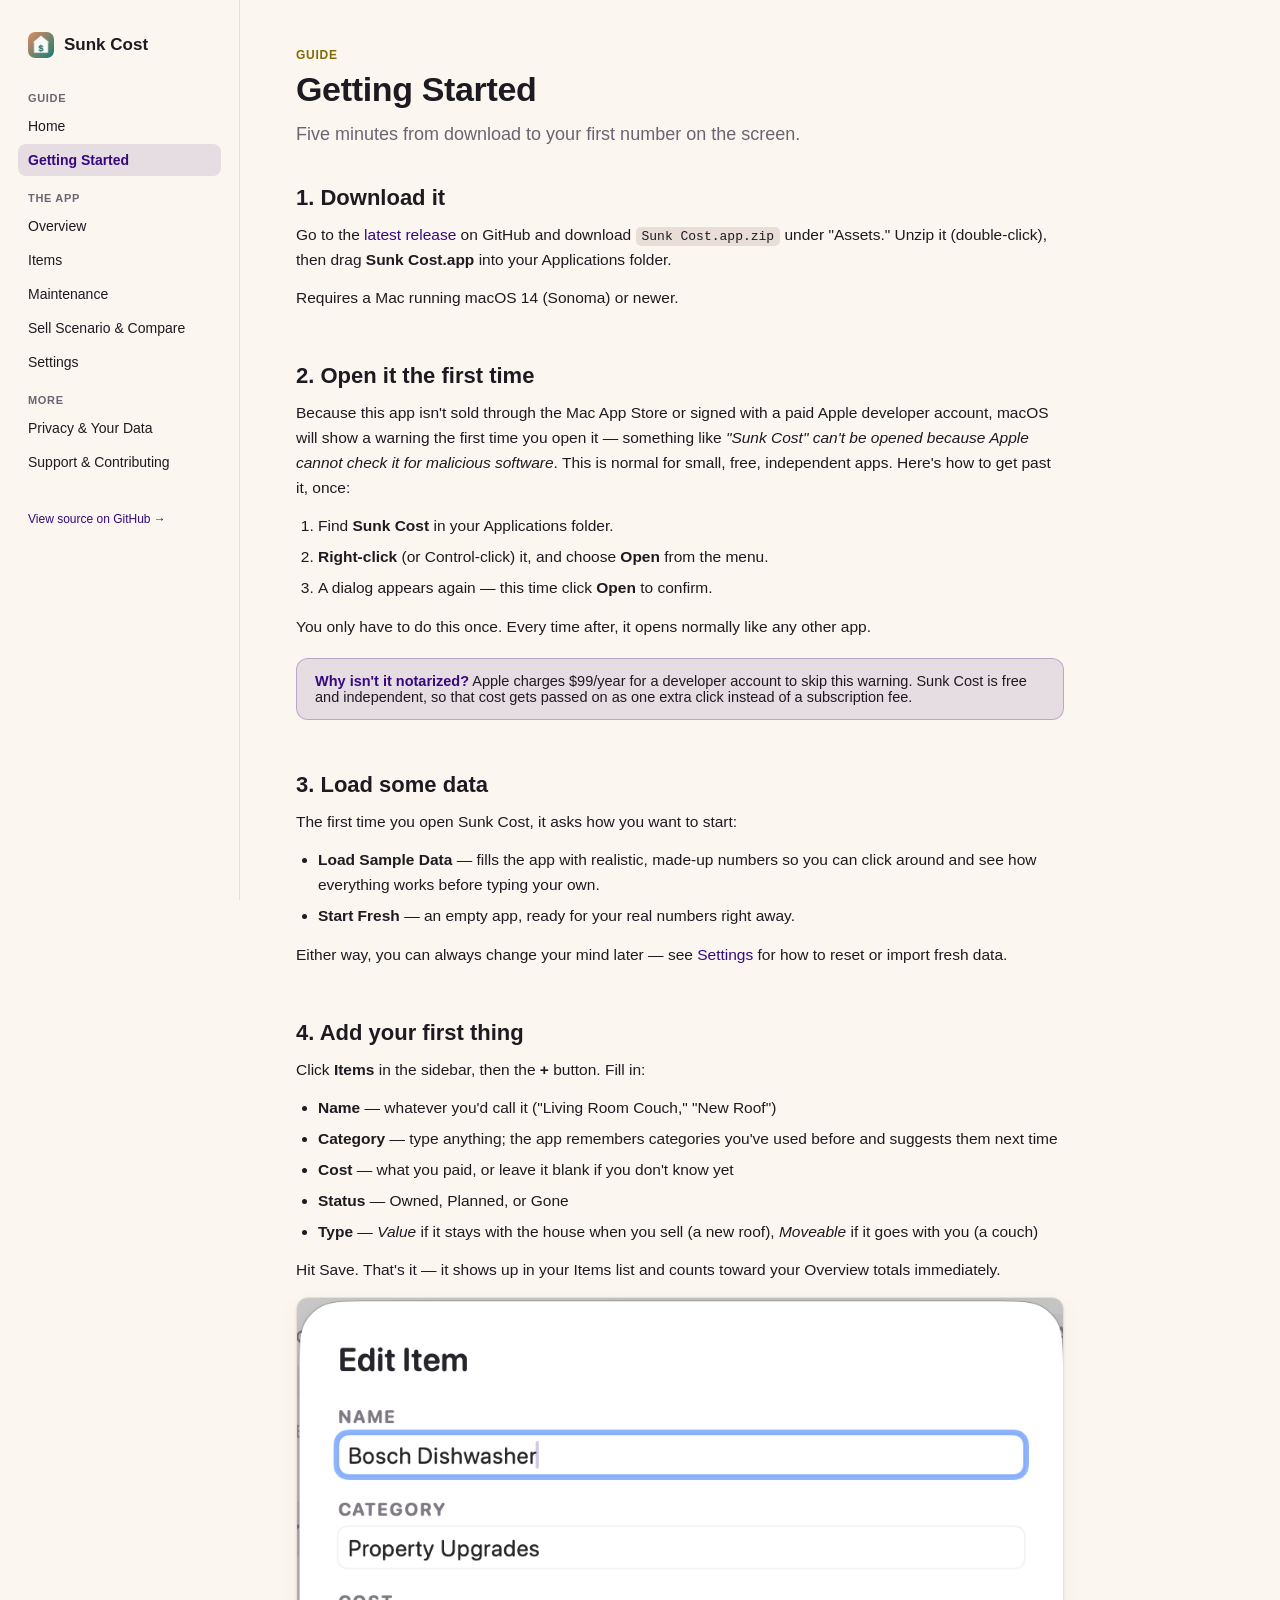
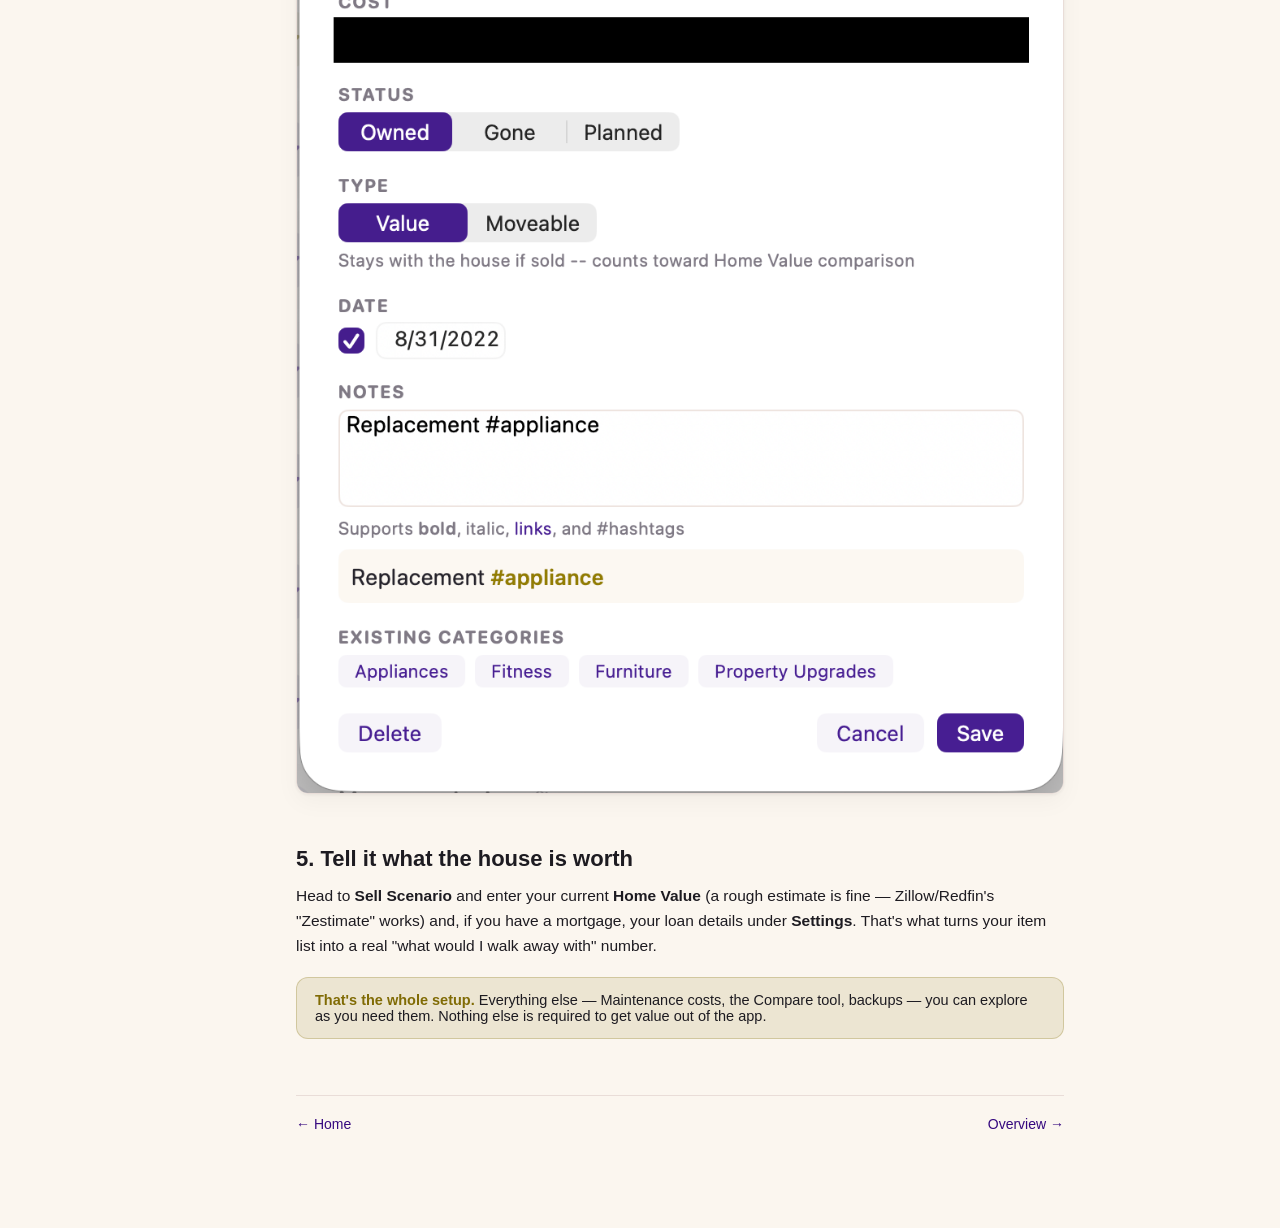
==== docs/getting-started.html @ 1203650a "Add full user documentation site, published via GitHub Pages A guided, end-user-facing (not develope" ====
<!DOCTYPE html>
<html lang="en">
<head>
<meta charset="UTF-8">
<meta name="viewport" content="width=device-width, initial-scale=1.0">
<title>Getting Started — Sunk Cost</title>
<link rel="icon" href="assets/favicon.png">
<link rel="stylesheet" href="assets/style.css">
</head>
<body>
<a class="skip-link" href="#main-content">Skip to content</a>
<nav class="sidebar" aria-label="Documentation sections">
  <div class="sidebar__brand">
    <img src="assets/icon.png" width="26" height="26" alt="" style="border-radius:7px">
    Sunk Cost
  </div>
  <div class="sidebar__group-label">Guide</div>
  <a class="navlink" href="index.html">Home</a>
  <a class="navlink active" href="getting-started.html" aria-current="page">Getting Started</a>
  <div class="sidebar__group-label">The App</div>
  <a class="navlink" href="overview.html">Overview</a>
  <a class="navlink" href="items.html">Items</a>
  <a class="navlink" href="maintenance.html">Maintenance</a>
  <a class="navlink" href="sell-scenario.html">Sell Scenario &amp; Compare</a>
  <a class="navlink" href="settings.html">Settings</a>
  <div class="sidebar__group-label">More</div>
  <a class="navlink" href="privacy.html">Privacy &amp; Your Data</a>
  <a class="navlink" href="support.html">Support &amp; Contributing</a>
  <div class="sidebar__footer">
    <a href="https://github.com/lisajill/sunk-cost">View source on GitHub →</a>
  </div>
</nav>
<main id="main-content" tabindex="-1">
  <div class="eyebrow">Guide</div>
  <h1>Getting Started</h1>
  <p class="lede">Five minutes from download to your first number on the screen.</p>

  <h2>1. Download it</h2>
  <p>
    Go to the
    <a href="https://github.com/lisajill/sunk-cost/releases/latest">latest release</a>
    on GitHub and download <code>Sunk&nbsp;Cost.app.zip</code> under
    "Assets." Unzip it (double-click), then drag <strong>Sunk Cost.app</strong>
    into your Applications folder.
  </p>
  <p>Requires a Mac running macOS 14 (Sonoma) or newer.</p>

  <h2>2. Open it the first time</h2>
  <p>
    Because this app isn't sold through the Mac App Store or signed with a
    paid Apple developer account, macOS will show a warning the first time
    you open it — something like <em>"Sunk Cost" can't be opened because
    Apple cannot check it for malicious software</em>. This is normal for
    small, free, independent apps. Here's how to get past it, once:
  </p>
  <ol>
    <li>Find <strong>Sunk Cost</strong> in your Applications folder.</li>
    <li><strong>Right-click</strong> (or Control-click) it, and choose <strong>Open</strong> from the menu.</li>
    <li>A dialog appears again — this time click <strong>Open</strong> to confirm.</li>
  </ol>
  <p>
    You only have to do this once. Every time after, it opens normally like
    any other app.
  </p>

  <div class="callout callout--tip">
    <strong>Why isn't it notarized?</strong> Apple charges $99/year for a
    developer account to skip this warning. Sunk Cost is free and
    independent, so that cost gets passed on as one extra click instead of
    a subscription fee.
  </div>

  <h2>3. Load some data</h2>
  <p>The first time you open Sunk Cost, it asks how you want to start:</p>
  <ul>
    <li><strong>Load Sample Data</strong> — fills the app with realistic, made-up numbers so you can click around and see how everything works before typing your own.</li>
    <li><strong>Start Fresh</strong> — an empty app, ready for your real numbers right away.</li>
  </ul>
  <p>Either way, you can always change your mind later — see <a href="settings.html">Settings</a> for how to reset or import fresh data.</p>

  <h2>4. Add your first thing</h2>
  <p>Click <strong>Items</strong> in the sidebar, then the <strong>+</strong> button. Fill in:</p>
  <ul>
    <li><strong>Name</strong> — whatever you'd call it ("Living Room Couch," "New Roof")</li>
    <li><strong>Category</strong> — type anything; the app remembers categories you've used before and suggests them next time</li>
    <li><strong>Cost</strong> — what you paid, or leave it blank if you don't know yet</li>
    <li><strong>Status</strong> — Owned, Planned, or Gone</li>
    <li><strong>Type</strong> — <em>Value</em> if it stays with the house when you sell (a new roof), <em>Moveable</em> if it goes with you (a couch)</li>
  </ul>
  <p>Hit Save. That's it — it shows up in your Items list and counts toward your Overview totals immediately.</p>

  <img class="shot" src="assets/images/light_item_edit.png" alt="The Edit Item form: name, category, cost, status, type, date, and notes">

  <h2>5. Tell it what the house is worth</h2>
  <p>
    Head to <strong>Sell Scenario</strong> and enter your current <strong>Home
    Value</strong> (a rough estimate is fine — Zillow/Redfin's "Zestimate" works)
    and, if you have a mortgage, your loan details under <strong>Settings</strong>.
    That's what turns your item list into a real "what would I walk away
    with" number.
  </p>

  <div class="callout callout--note">
    <strong>That's the whole setup.</strong> Everything else — Maintenance
    costs, the Compare tool, backups — you can explore as you need them.
    Nothing else is required to get value out of the app.
  </div>

  <div class="next-prev">
    <a href="index.html">← Home</a>
    <a href="overview.html">Overview →</a>
  </div>
</main>
</body>
</html>
---- docs/assets/style.css ----
/* Sunk Cost docs — reuses the app's own palette (Theme.swift) and its
   ui-rounded font family, so the docs site reads as part of the app
   rather than a generic doc-site template. Light/dark values match
   Theme.swift's `adaptive(light:dark:)` pairs exactly. */

:root {
  --paper: #fbf6ef;
  --paper-raised: #ffffff;
  --border: #e9ddd8;
  --ink: #1d1b21;
  --ink-secondary: #6b6571;
  --gold: #806b05;
  --gold-fill: rgba(128, 107, 5, 0.12);
  --taupe: #968b92;
  --positive: #36097f;
  --positive-fill: rgba(54, 9, 127, 0.1);
  --red: #ec344d;
  --shadow: 0 1px 3px rgba(29, 27, 33, 0.06), 0 8px 24px rgba(29, 27, 33, 0.04);
  --radius: 16px;
}

@media (prefers-color-scheme: dark) {
  :root {
    --paper: #171319;
    --paper-raised: #201c26;
    --border: #453b47;
    --ink: #f5f2ee;
    --ink-secondary: #afa7b3;
    --gold: #d9b840;
    --gold-fill: rgba(217, 184, 64, 0.14);
    --taupe: #b8afb5;
    --positive: #9e7aeb;
    --positive-fill: rgba(158, 122, 235, 0.14);
    --red: #ff6a7a;
    --shadow: 0 1px 3px rgba(0, 0, 0, 0.3), 0 8px 24px rgba(0, 0, 0, 0.24);
  }
}

* { box-sizing: border-box; }

.skip-link {
  position: absolute;
  left: -9999px;
  top: 0;
  z-index: 100;
  background: var(--positive);
  color: #fff;
  padding: 10px 16px;
  border-radius: 0 0 8px 0;
  font-weight: 700;
  font-size: 14px;
}
.skip-link:focus {
  left: 0;
}

:focus-visible {
  outline: 2px solid var(--positive);
  outline-offset: 2px;
}

main:focus-visible {
  outline: none;
}

html, body {
  margin: 0;
  padding: 0;
  background: var(--paper);
  color: var(--ink);
  font-family: ui-rounded, -apple-system, "SF Pro Rounded", "Segoe UI", Roboto, sans-serif;
  -webkit-font-smoothing: antialiased;
}

body {
  display: flex;
  min-height: 100vh;
}

a { color: var(--positive); text-decoration: none; }
a:hover { text-decoration: underline; }

/* ---- Sidebar (deliberately echoes the app's own sidebar) ---- */

.sidebar {
  flex: 0 0 240px;
  padding: 28px 18px;
  border-right: 1px solid var(--border);
  position: sticky;
  top: 0;
  height: 100vh;
  overflow-y: auto;
}

.sidebar__brand {
  display: flex;
  align-items: center;
  gap: 10px;
  padding: 4px 10px 20px;
  font-weight: 700;
  font-size: 17px;
}

.sidebar__brand svg { flex: 0 0 auto; }

.sidebar__group-label {
  font-size: 11px;
  font-weight: 700;
  letter-spacing: 0.06em;
  text-transform: uppercase;
  color: var(--ink-secondary);
  padding: 14px 10px 6px;
}

.sidebar a.navlink {
  display: block;
  padding: 8px 10px;
  border-radius: 8px;
  font-size: 14px;
  font-weight: 500;
  color: var(--ink);
  margin-bottom: 2px;
}

.sidebar a.navlink:hover { background: var(--border); text-decoration: none; }

.sidebar a.navlink.active {
  background: var(--positive-fill);
  color: var(--positive);
  font-weight: 700;
}

.sidebar__footer {
  margin-top: 24px;
  padding: 10px;
  font-size: 12px;
  color: var(--ink-secondary);
}

/* ---- Main content ---- */

main {
  flex: 1 1 auto;
  min-width: 0;
  padding: 48px 56px 96px;
  max-width: 880px;
}

.eyebrow {
  font-size: 12px;
  font-weight: 700;
  letter-spacing: 0.06em;
  text-transform: uppercase;
  color: var(--gold);
  margin-bottom: 8px;
}

h1 {
  font-size: 34px;
  font-weight: 800;
  margin: 0 0 12px;
  letter-spacing: -0.01em;
}

h2 {
  font-size: 22px;
  font-weight: 700;
  margin: 44px 0 12px;
  padding-top: 8px;
}

h2:first-of-type { margin-top: 28px; }

h3 {
  font-size: 16px;
  font-weight: 700;
  margin: 26px 0 8px;
  color: var(--ink);
}

p, li { line-height: 1.6; font-size: 15.5px; color: var(--ink); }
p { margin: 0 0 14px; }

.lede {
  font-size: 18px;
  color: var(--ink-secondary);
  line-height: 1.55;
  margin-bottom: 28px;
}

ul, ol { padding-left: 22px; margin: 0 0 14px; }
li { margin-bottom: 6px; }

strong { font-weight: 700; }

code, pre {
  font-family: "SF Mono", Menlo, Consolas, monospace;
  font-size: 13px;
}

code {
  background: var(--border);
  padding: 2px 6px;
  border-radius: 5px;
}

pre {
  background: var(--paper-raised);
  border: 1px solid var(--border);
  border-radius: 10px;
  padding: 14px 16px;
  overflow-x: auto;
}
pre code { background: none; padding: 0; }

/* ---- Callouts (mirror the app's ledger-paper cards) ---- */

.card {
  background: var(--paper-raised);
  border: 1px solid var(--border);
  border-radius: var(--radius);
  padding: 20px 22px;
  margin: 20px 0;
  box-shadow: var(--shadow);
}

.callout {
  border-radius: 12px;
  padding: 14px 18px;
  margin: 18px 0;
  font-size: 14.5px;
  border: 1px solid transparent;
}

.callout--tip {
  background: var(--positive-fill);
  border-color: color-mix(in srgb, var(--positive) 25%, transparent);
}
.callout--tip strong { color: var(--positive); }

.callout--note {
  background: var(--gold-fill);
  border-color: color-mix(in srgb, var(--gold) 25%, transparent);
}
.callout--note strong { color: var(--gold); }

/* ---- Screenshots ---- */

.shot {
  width: 100%;
  border-radius: 12px;
  border: 1px solid var(--border);
  box-shadow: var(--shadow);
  display: block;
  margin: 6px 0 4px;
}

.shot-pair {
  display: grid;
  grid-template-columns: 1fr 1fr;
  gap: 14px;
  margin: 18px 0 22px;
}

.shot-caption {
  font-size: 12.5px;
  color: var(--ink-secondary);
  text-align: center;
  margin: 0 0 20px;
}

@media (max-width: 760px) {
  body { flex-direction: column; }
  .sidebar { position: static; height: auto; flex-basis: auto; border-right: none; border-bottom: 1px solid var(--border); }
  main { padding: 32px 20px 64px; max-width: 100%; }
  .shot-pair { grid-template-columns: 1fr; }
}

/* ---- Feature grid on the home page ---- */

.grid {
  display: grid;
  grid-template-columns: 1fr 1fr;
  gap: 16px;
  margin: 24px 0;
}

@media (max-width: 620px) {
  .grid { grid-template-columns: 1fr; }
}

.grid a.tile {
  display: block;
  background: var(--paper-raised);
  border: 1px solid var(--border);
  border-radius: var(--radius);
  padding: 18px 20px;
  box-shadow: var(--shadow);
  color: var(--ink);
}
.grid a.tile:hover { border-color: var(--positive); text-decoration: none; }
.grid a.tile .tile-title { font-weight: 700; font-size: 15.5px; margin-bottom: 4px; }
.grid a.tile .tile-desc { font-size: 13.5px; color: var(--ink-secondary); }

.next-prev {
  display: flex;
  justify-content: space-between;
  margin-top: 56px;
  padding-top: 20px;
  border-top: 1px solid var(--border);
  font-size: 14px;
}
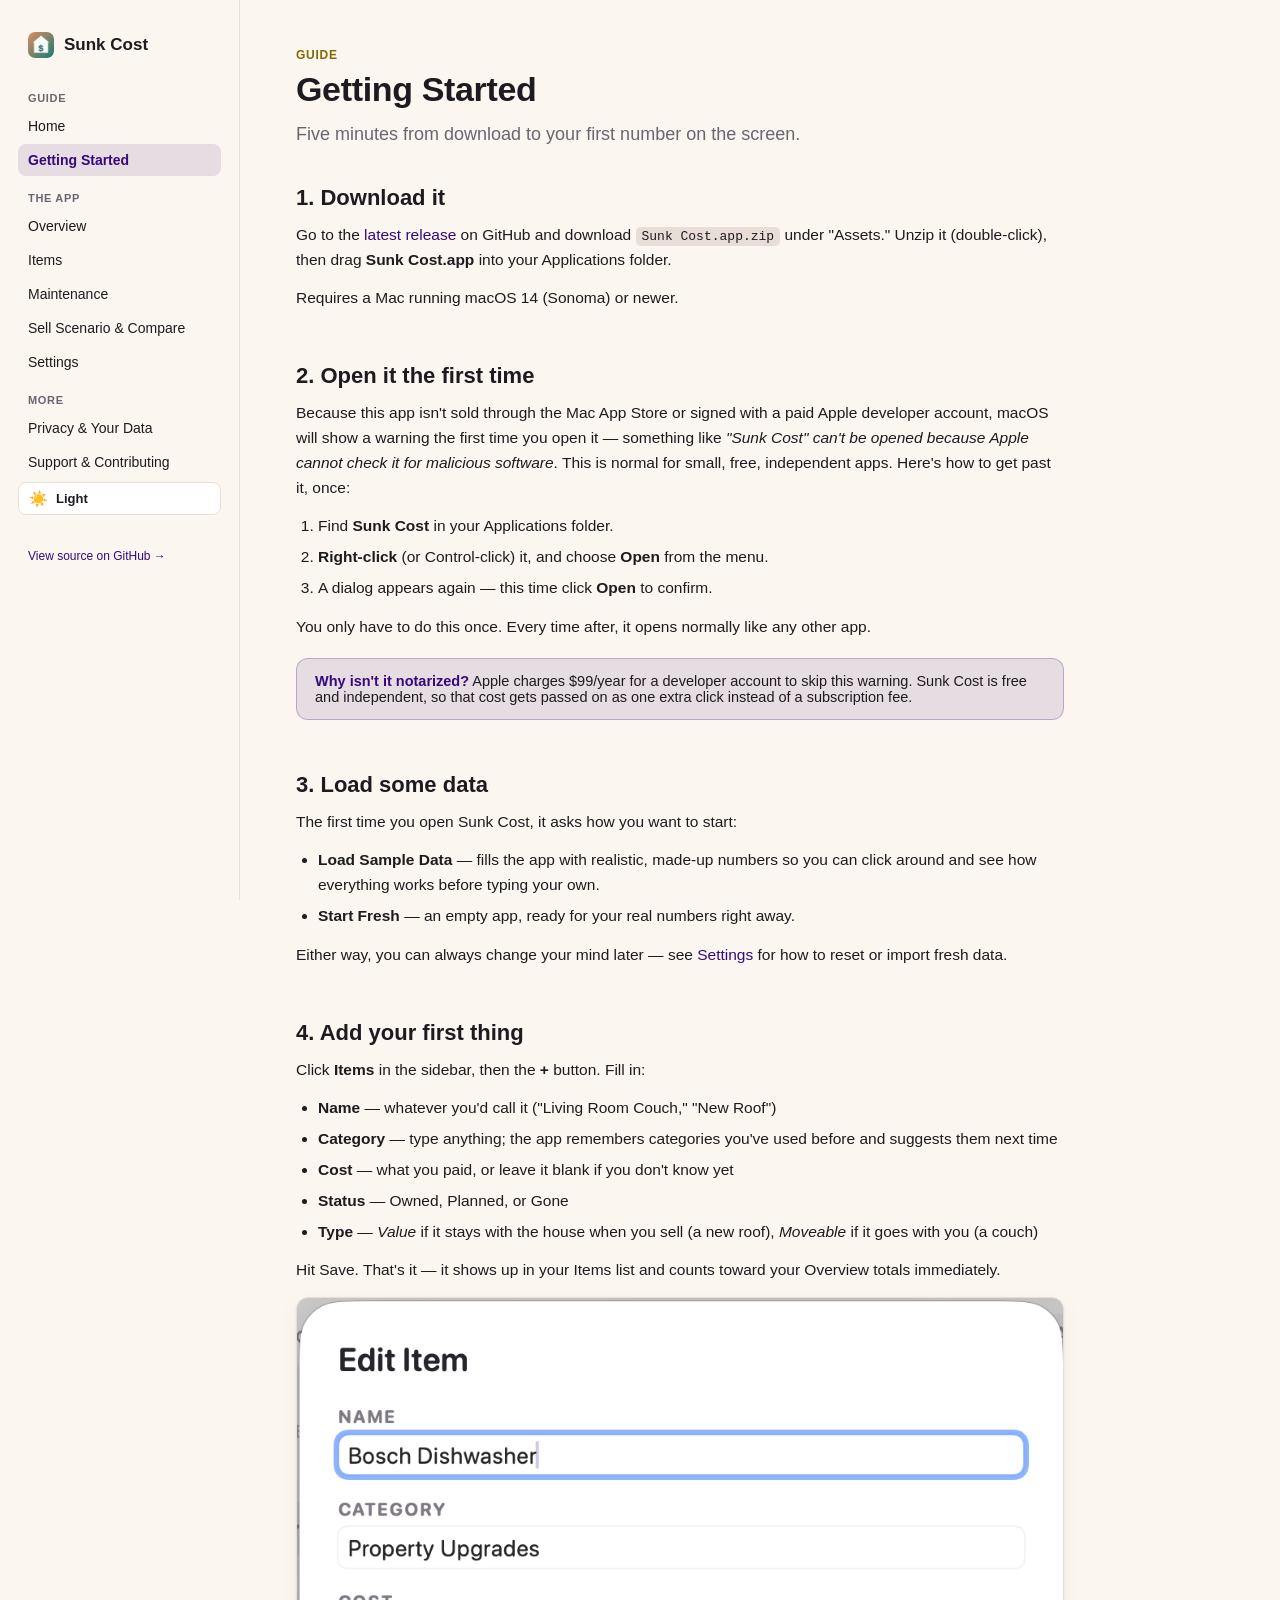
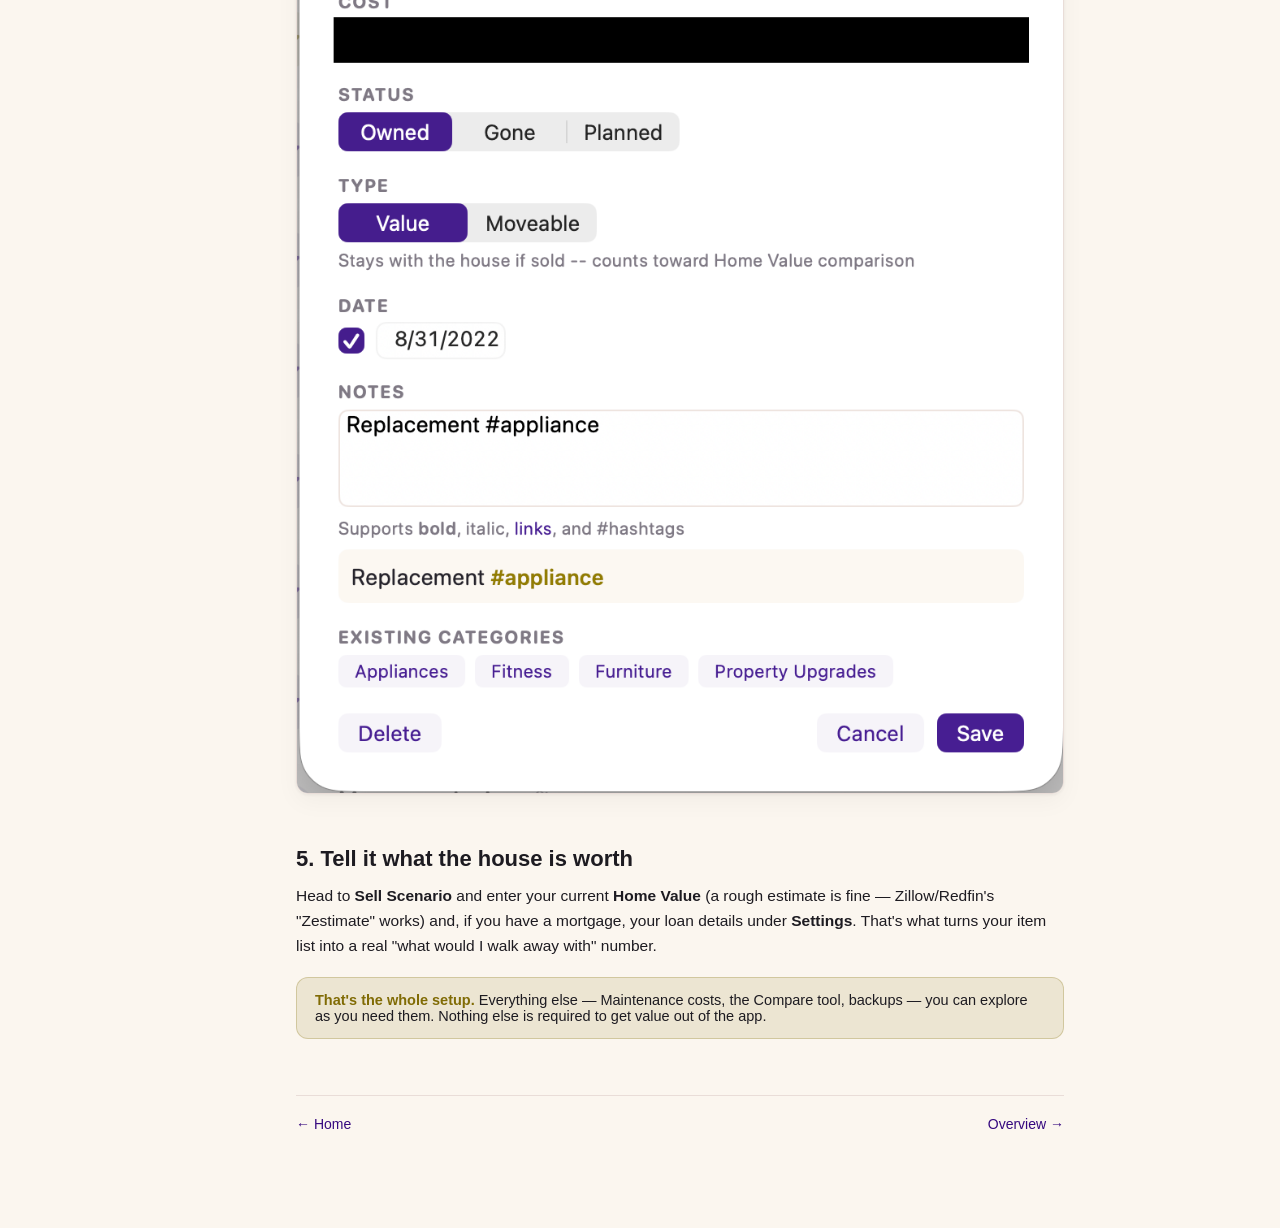
==== commit dd36b715: "Add explicit light/dark toggle to docs; log future ideas as issues The docs site only followed the O" ====
--- a/docs/getting-started.html
+++ b/docs/getting-started.html
@@ -2,6 +2,7 @@
 <html lang="en">
 <head>
 <meta charset="UTF-8">
+<script>(function(){try{var t=localStorage.getItem('sunk-cost-docs-theme');if(t==='light'||t==='dark'){document.documentElement.setAttribute('data-theme',t);}}catch(e){}})();</script>
 <meta name="viewport" content="width=device-width, initial-scale=1.0">
 <title>Getting Started — Sunk Cost</title>
 <link rel="icon" href="assets/favicon.png">
@@ -26,6 +27,10 @@
   <div class="sidebar__group-label">More</div>
   <a class="navlink" href="privacy.html">Privacy &amp; Your Data</a>
   <a class="navlink" href="support.html">Support &amp; Contributing</a>
+  <button id="theme-toggle" class="theme-toggle" type="button" aria-label="Switch theme">
+    <span class="icon" aria-hidden="true">☀️</span>
+    <span class="label">Light</span>
+  </button>
   <div class="sidebar__footer">
     <a href="https://github.com/lisajill/sunk-cost">View source on GitHub →</a>
   </div>
@@ -111,5 +116,6 @@
     <a href="overview.html">Overview →</a>
   </div>
 </main>
+<script src="assets/theme.js"></script>
 </body>
 </html>
--- a/docs/assets/style.css
+++ b/docs/assets/style.css
@@ -19,8 +19,12 @@
   --radius: 16px;
 }
 
+/* Three states: follow the OS by default; an explicit choice (saved in
+   localStorage, applied via data-theme on <html>) always wins over it in
+   either direction -- same idea as the app's own Light/Dark toolbar
+   button always setting an explicit choice, even overriding System. */
 @media (prefers-color-scheme: dark) {
-  :root {
+  :root:not([data-theme="light"]) {
     --paper: #171319;
     --paper-raised: #201c26;
     --border: #453b47;
@@ -36,6 +40,21 @@
   }
 }
 
+:root[data-theme="dark"] {
+  --paper: #171319;
+  --paper-raised: #201c26;
+  --border: #453b47;
+  --ink: #f5f2ee;
+  --ink-secondary: #afa7b3;
+  --gold: #d9b840;
+  --gold-fill: rgba(217, 184, 64, 0.14);
+  --taupe: #b8afb5;
+  --positive: #9e7aeb;
+  --positive-fill: rgba(158, 122, 235, 0.14);
+  --red: #ff6a7a;
+  --shadow: 0 1px 3px rgba(0, 0, 0, 0.3), 0 8px 24px rgba(0, 0, 0, 0.24);
+}
+
 * { box-sizing: border-box; }
 
 .skip-link {
@@ -137,6 +156,25 @@
   color: var(--ink-secondary);
 }
 
+.theme-toggle {
+  display: flex;
+  align-items: center;
+  gap: 8px;
+  width: 100%;
+  margin: 4px 0 8px;
+  padding: 8px 10px;
+  border: 1px solid var(--border);
+  border-radius: 8px;
+  background: var(--paper-raised);
+  color: var(--ink);
+  font: inherit;
+  font-size: 13px;
+  font-weight: 600;
+  cursor: pointer;
+}
+.theme-toggle:hover { border-color: var(--positive); }
+.theme-toggle .icon { font-size: 15px; line-height: 1; }
+
 /* ---- Main content ---- */
 
 main {
